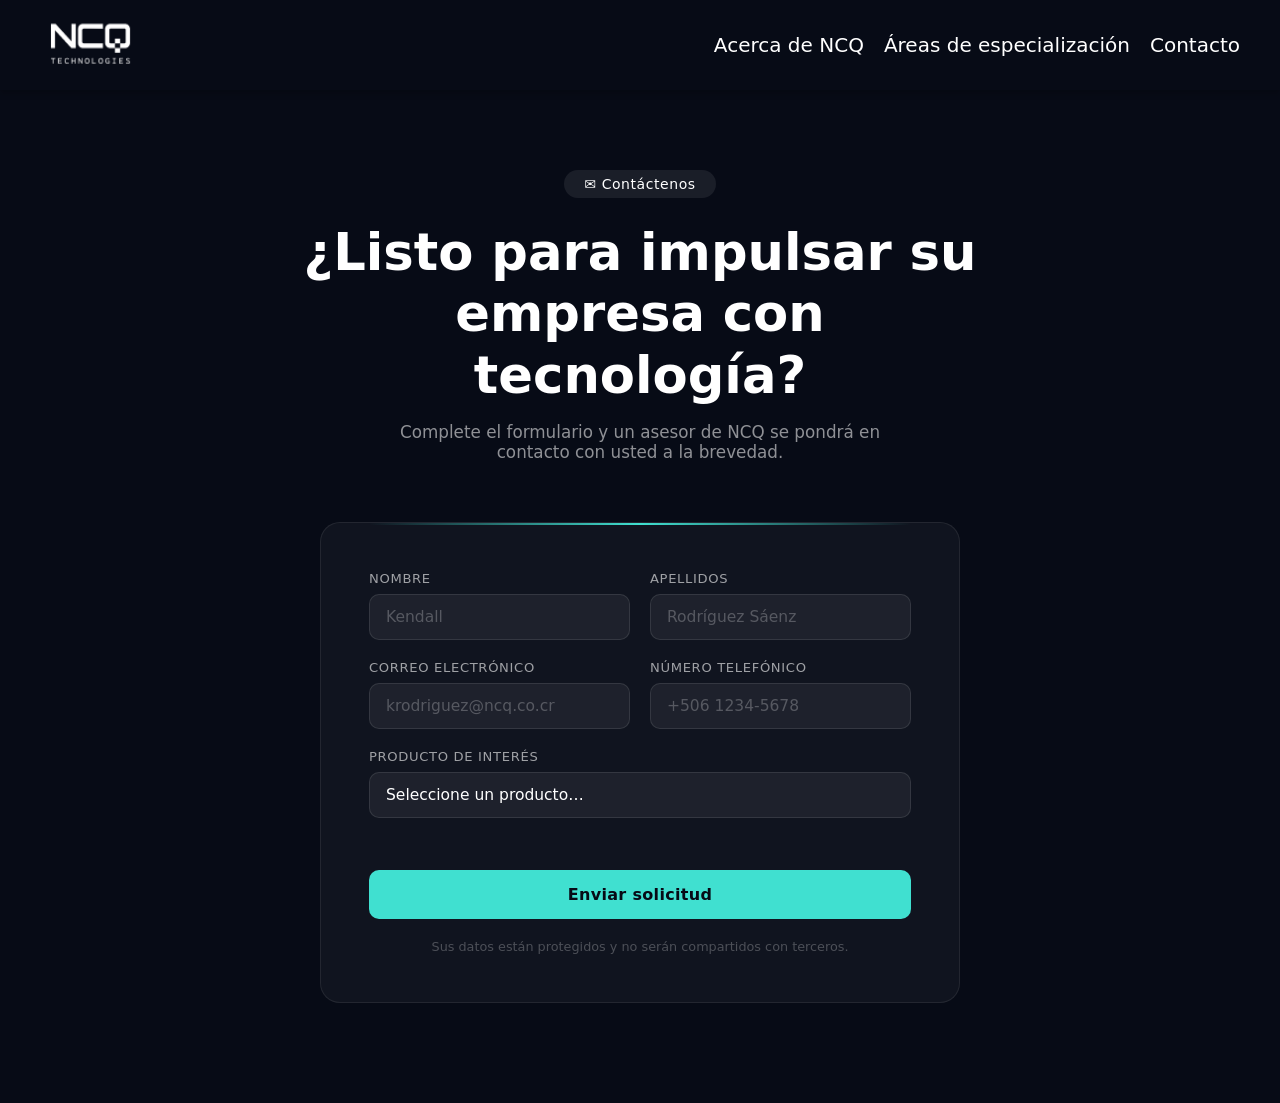
==== Contact/contact.html @ 8cf3fceb "feature: Se añade el form del contacto y se usa localstorage y sessionstorage" ====
<!DOCTYPE html>
<html lang="es">
<head>
    <meta charset="UTF-8">
    <meta name="viewport" content="width=device-width, initial-scale=1.0">
    <title>NCQ Technologies – Contacto</title>
    <link rel="stylesheet" href="contact.css">
    <link rel="shortcut icon" href="favicon.ico" type="image/x-icon">
</head>
<body>
    <header class="header">
        <div class="header-inner">
            <a href="../index.html">
                <img src="../imgs/logo.png" alt="logo">
            </a>
            <nav class="nav-bar">
                <ul>
                    <li><a href="../index.html#about-us">Acerca de NCQ</a></li>
                    <li><a href="../index.html#areas-expertise">Áreas de especialización</a></li>
                    <li><a href="contact.html">Contacto</a></li>
                </ul>
            </nav>
        </div>
    </header>

    <section class="contact-hero">
        <span class="pill">✉ Contáctenos</span>
        <h1>¿Listo para impulsar su empresa con tecnología?</h1>
        <p>Complete el formulario y un asesor de NCQ se pondrá en contacto con usted a la brevedad.</p>
    </section>

    <section class="contact-section">
        <div class="form-card">

            <div class="returning-banner" id="returningBanner">
                <svg width="18" height="18" fill="none" viewBox="0 0 24 24" stroke="currentColor" stroke-width="2">
                    <path stroke-linecap="round" stroke-linejoin="round" d="M5 13l4 4L19 7"/>
                </svg>
                <span id="returningMsg">¡Bienvenido de nuevo! Completamos algunos campos con su información anterior.</span>
            </div>

            <form id="contactForm" novalidate>

                <div class="form-row">
                    <div class="field">
                        <label for="nombre">Nombre</label>
                        <input type="text" id="nombre" name="nombre" placeholder="Kendall" autocomplete="given-name" required>
                    </div>
                    <div class="field">
                        <label for="apellidos">Apellidos</label>
                        <input type="text" id="apellidos" name="apellidos" placeholder="Rodríguez Sáenz" autocomplete="family-name" required>
                    </div>
                </div>

                <div class="form-row">
                    <div class="field">
                        <label for="correo">Correo electrónico</label>
                        <input type="email" id="correo" name="correo" placeholder="krodriguez@ncq.co.cr" autocomplete="email" required>
                    </div>
                    <div class="field">
                        <label for="telefono">Número telefónico</label>
                        <input type="tel" id="telefono" name="telefono" placeholder="+506 1234-5678" autocomplete="tel">
                    </div>
                </div>

                <div class="form-row full">
                    <div class="field">
                        <label for="producto">Producto de interés</label>
                        <select id="producto" name="producto" required>
                            <option value="" disabled selected>Seleccione un producto…</option>
                            <option value="qupos">QuPOS</option>
                            <option value="factun">Factun</option>
                            <option value="ubitec">Ubitec</option>
                        </select>
                    </div>
                </div>

                <button type="submit" class="btn-submit">Enviar solicitud</button>
            </form>

            <div class="success-msg" id="successMsg">
                <svg width="52" height="52" fill="none" viewBox="0 0 24 24" stroke="currentColor" stroke-width="1.5">
                    <circle cx="12" cy="12" r="10" stroke="turquoise"/>
                    <path stroke-linecap="round" stroke-linejoin="round" d="M8 12l3 3 5-5" stroke="turquoise"/>
                </svg>
                <h3>¡Solicitud enviada!</h3>
                <p id="successDetail">Gracias, nos comunicaremos con usted pronto.</p>
                <button class="btn-back" id="btnBack">Volver al formulario</button>
            </div>

            <p class="form-footer">Sus datos están protegidos y no serán compartidos con terceros.</p>
        </div>
    </section>
    <script src="contact.js"></script>
</body>
</html>
---- Contact/contact.css ----
* {
    margin: 0;
    padding: 0;
    box-sizing: border-box;
    color: #fff;
    font-family: 'Inter', system-ui, -apple-system, Segoe UI, Roboto, Arial, sans-serif;
}

html {
    scroll-behavior: smooth;
}

body {
    background-color: #070b16;
    min-height: 100vh;
}

.header {
    display: flex;
    flex-direction: row;
    box-shadow: 0px 4px 6px rgba(0,0,0,0.2);
    padding: 10px;
    width: 100%;
    background-color: #070b16;
    position: sticky;
    top: 0;
    z-index: 1000;
    max-height: 10vh;
}

.header-inner {
    max-width: 1200px;
    margin: 0 auto;
    width: 100%;
    display: flex;
    justify-content: space-between;
    align-items: center;
    padding-block: 10px;
}

.header img {
    width: 100px;
    height: 100px;
    border-radius: 50%;
    margin-right: 20px;
}

.nav-bar {
    display: flex;
    flex-direction: row;
    align-items: center;
}

.nav-bar ul {
    list-style: none;
    display: flex;
    gap: 20px;
}

.nav-bar ul li a {
    text-decoration: none;
    font-size: 20px;
    transition: color 0.2s;
}

.nav-bar ul li a:hover {
    color: turquoise;
}

.contact-hero {
    display: flex;
    flex-direction: column;
    align-items: center;
    justify-content: center;
    padding: 80px 20px 60px;
    text-align: center;
}

.contact-hero .pill {
    display: inline-flex;
    align-items: center;
    background: rgba(255,255,255,.08);
    border-radius: 50px;
    padding: 6px 20px;
    font-size: 14px;
    margin-bottom: 24px;
    letter-spacing: 0.04em;
}

.contact-hero h1 {
    font-size: clamp(2rem, 5vw, 3.2rem);
    font-weight: 700;
    max-width: 680px;
    line-height: 1.2;
    margin-bottom: 16px;
}

.contact-hero p {
    font-size: 1.05rem;
    color: rgba(255,255,255,0.55);
    max-width: 500px;
}

.contact-section {
    display: flex;
    justify-content: center;
    padding: 0 20px 100px;
}

.form-card {
    background: rgba(255,255,255,0.04);
    border: 1px solid rgba(255,255,255,0.08);
    border-radius: 20px;
    padding: 48px;
    width: 100%;
    max-width: 640px;
    position: relative;
}

.form-card::before {
    content: '';
    position: absolute;
    top: 0;
    left: 48px;
    right: 48px;
    height: 2px;
    background: linear-gradient(90deg, transparent, turquoise, transparent);
    border-radius: 2px;
}

.returning-banner {
    display: none;
    align-items: center;
    gap: 12px;
    background: rgba(64,224,208,0.1);
    border: 1px solid rgba(64,224,208,0.25);
    border-radius: 10px;
    padding: 12px 16px;
    margin-bottom: 28px;
    font-size: 0.9rem;
    color: turquoise;
}

.returning-banner.visible {
    display: flex;
}

.returning-banner svg {
    flex-shrink: 0;
}

.form-row {
    display: grid;
    grid-template-columns: 1fr 1fr;
    gap: 20px;
    margin-bottom: 20px;
}

.form-row.full {
    grid-template-columns: 1fr;
}

.field {
    display: flex;
    flex-direction: column;
    gap: 8px;
}

.field label {
    font-size: 0.82rem;
    font-weight: 500;
    color: rgba(255,255,255,0.6);
    letter-spacing: 0.05em;
    text-transform: uppercase;
}

.field input,
.field select {
    background: rgba(255,255,255,0.06);
    border: 1px solid rgba(255,255,255,0.1);
    border-radius: 10px;
    padding: 13px 16px;
    font-size: 0.97rem;
    color: #fff;
    outline: none;
    transition: border-color 0.2s, background 0.2s;
    appearance: none;
    -webkit-appearance: none;
}

.field input::placeholder {
    color: rgba(255,255,255,0.25);
}

.field input:focus,
.field select:focus {
    border-color: turquoise;
    background: rgba(64,224,208,0.06);
}

select{
    width: 100%;
}
select option {
    background: #0e1524;
    color: #fff;
}

.btn-submit {
    width: 100%;
    margin-top: 32px;
    padding: 15px;
    background: turquoise;
    color: #070b16;
    font-size: 1rem;
    font-weight: 700;
    border: none;
    border-radius: 10px;
    cursor: pointer;
    transition: opacity 0.2s, transform 0.15s;
    letter-spacing: 0.02em;
}

.btn-submit:hover {
    opacity: 0.88;
    transform: translateY(-1px);
}

.btn-submit:active {
    transform: translateY(0);
}

.success-msg {
    display: none;
    flex-direction: column;
    align-items: center;
    justify-content: center;
    text-align: center;
    padding: 40px 0;
    gap: 16px;
}

.success-msg.visible {
    display: flex;
}

.success-msg svg {
    color: turquoise;
}

.success-msg h3 {
    font-size: 1.4rem;
}

.success-msg p {
    color: rgba(255,255,255,0.5);
    font-size: 0.95rem;
}

.success-msg .btn-back {
    margin-top: 8px;
    padding: 10px 28px;
    border: 1px solid rgba(255,255,255,0.15);
    border-radius: 8px;
    background: transparent;
    cursor: pointer;
    font-size: 0.9rem;
    transition: border-color 0.2s;
}

.success-msg .btn-back:hover {
    border-color: turquoise;
    color: turquoise;
}

.form-footer {
    margin-top: 20px;
    text-align: center;
    font-size: 0.8rem;
    color: rgba(255,255,255,0.25);
}

@media (max-width: 600px) {
    .form-row {
        grid-template-columns: 1fr;
    }

    .form-card {
        padding: 32px 24px;
    }

    .contact-hero {
        padding: 60px 20px 40px;
    }
}
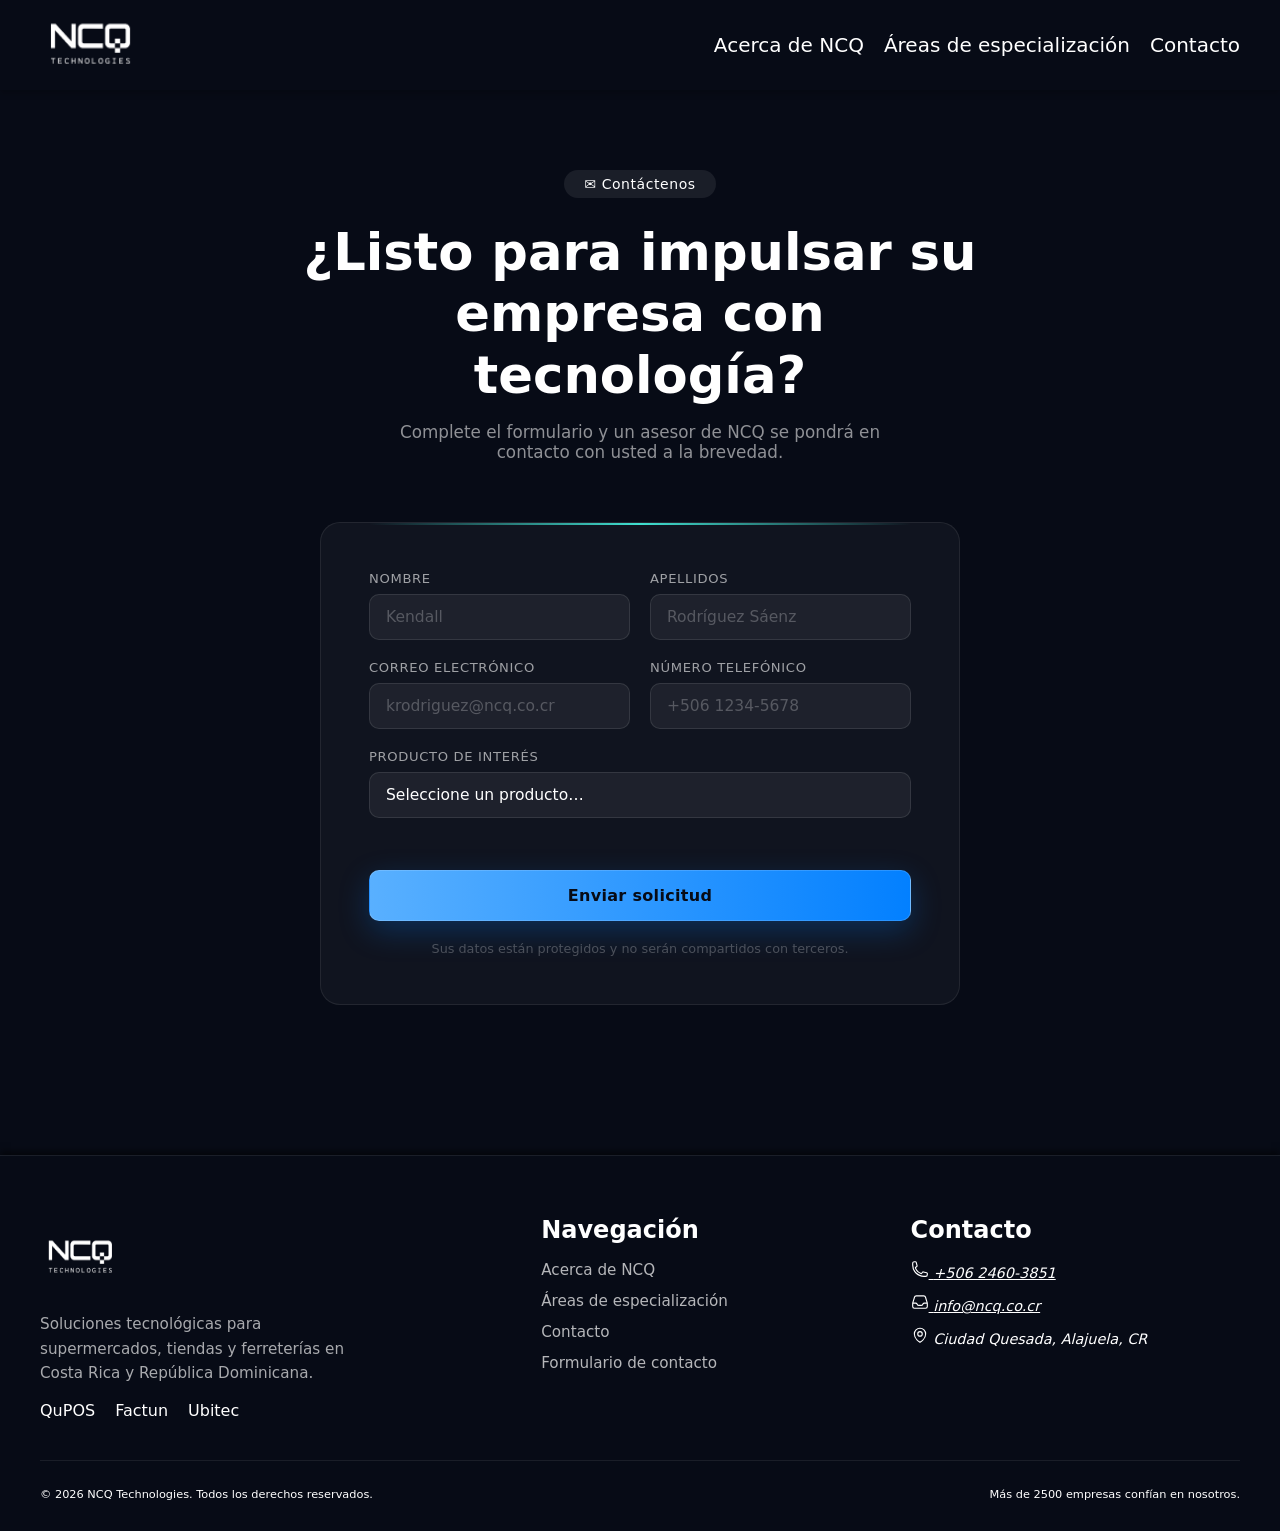
==== commit 07d69664: "feature: Se crea footer para el index y contact htmls, se deja pendiente revisar viewports y hacer m" ====
--- a/Contact/contact.html
+++ b/Contact/contact.html
@@ -91,6 +91,72 @@
             <p class="form-footer">Sus datos están protegidos y no serán compartidos con terceros.</p>
         </div>
     </section>
+    <footer class="footer">
+        <div class="footer-inner">
+            <div class="footer-top">
+                <section class="footer-brand" aria-label="NCQ Technologies">
+                    <a href="#" class="footer-logo">
+                        <img src="../imgs/logo.png" alt="NCQ Technologies">
+                    </a>
+                    <p class="footer-description">
+                        Soluciones tecnológicas para supermercados, tiendas y ferreterías en Costa Rica y República Dominicana.
+                    </p>
+                    <ul class="footer-products" aria-label="Productos principales">
+                        <li>QuPOS</li>
+                        <li>Factun</li>
+                        <li>Ubitec</li>
+                    </ul>
+                </section>
+                <nav class="footer-links" aria-label="Navegación del pie de página">
+                    <h2 class="footer-heading">Navegación</h2>
+                    <div class="line" aria-hidden="true"></div>
+                    <ul>
+                        <li><a href="../index.html#about-us">Acerca de NCQ</a></li>
+                        <li><a href="../index.html#areas-expertise">Áreas de especialización</a></li>
+                        <li><a href="../index.html#contact">Contacto</a></li>
+                        <li><a href="contact.html">Formulario de contacto</a></li>
+                    </ul>
+                </nav>
+                <section class="footer-contact" aria-labelledby="footer-contact-heading">
+                    <h2 id="footer-contact-heading" class="footer-heading">Contacto</h2>
+                    <div class="line" aria-hidden="true"></div>
+                    <address>
+                        <ul>
+                            <li>
+                                <a href="tel:+50624603851">
+                                    <svg xmlns="http://www.w3.org/2000/svg" fill="none" viewBox="0 0 24 24" stroke-width="1.5" stroke="currentColor" aria-hidden="true">
+                                        <path stroke-linecap="round" stroke-linejoin="round" d="M2.25 6.75c0 8.284 6.716 15 15 15h2.25a2.25 2.25 0 0 0 2.25-2.25v-1.372c0-.516-.351-.966-.852-1.091l-4.423-1.106c-.44-.11-.902.055-1.173.417l-.97 1.293c-.282.376-.769.542-1.21.38a12.035 12.035 0 0 1-7.143-7.143c-.162-.441.004-.928.38-1.21l1.293-.97c.363-.271.527-.734.417-1.173L6.963 3.102a1.125 1.125 0 0 0-1.091-.852H4.5A2.25 2.25 0 0 0 2.25 4.5v2.25Z" />
+                                    </svg>
+                                    <span>+506 2460-3851</span>
+                                </a>
+                            </li>
+                            <li>
+                                <a href="mailto:info@ncq.co.cr">
+                                    <svg xmlns="http://www.w3.org/2000/svg" fill="none" viewBox="0 0 24 24" stroke-width="1.5" stroke="currentColor" aria-hidden="true">
+                                        <path stroke-linecap="round" stroke-linejoin="round" d="M2.25 13.5h3.86a2.25 2.25 0 0 1 2.012 1.244l.256.512a2.25 2.25 0 0 0 2.013 1.244h3.218a2.25 2.25 0 0 0 2.013-1.244l.256-.512a2.25 2.25 0 0 1 2.013-1.244h3.859m-19.5.338V18a2.25 2.25 0 0 0 2.25 2.25h15A2.25 2.25 0 0 0 21.75 18v-4.162c0-.224-.034-.447-.1-.661L19.24 5.338a2.25 2.25 0 0 0-2.15-1.588H6.911a2.25 2.25 0 0 0-2.15 1.588L2.35 13.177a2.25 2.25 0 0 0-.1.661Z" />
+                                    </svg>
+                                    <span>info@ncq.co.cr</span>
+                                </a>
+                            </li>
+                            <li>
+                                <span class="footer-location">
+                                    <svg xmlns="http://www.w3.org/2000/svg" fill="none" viewBox="0 0 24 24" stroke-width="1.5" stroke="currentColor" aria-hidden="true">
+                                        <path stroke-linecap="round" stroke-linejoin="round" d="M15 10.5a3 3 0 1 1-6 0 3 3 0 0 1 6 0Z" />
+                                        <path stroke-linecap="round" stroke-linejoin="round" d="M19.5 10.5c0 7.142-7.5 11.25-7.5 11.25S4.5 17.642 4.5 10.5a7.5 7.5 0 1 1 15 0Z" />
+                                    </svg>
+                                    <span>Ciudad Quesada, Alajuela, CR</span>
+                                </span>
+                            </li>
+                        </ul>
+                    </address>
+                </section>
+            </div>
+            <div class="footer-bottom">
+                <p><small>&copy; 2026 NCQ Technologies. Todos los derechos reservados.</small></p>
+                <p class="footer-tagline"><small>Más de 2500 empresas confían en nosotros.</small></p>
+            </div>
+        </div>
+    </footer>
     <script src="contact.js"></script>
 </body>
 </html>
--- a/Contact/contact.css
+++ b/Contact/contact.css
@@ -210,11 +210,12 @@
     width: 100%;
     margin-top: 32px;
     padding: 15px;
-    background: turquoise;
+    background: linear-gradient(90deg,#59b0ff,#0380FF);
     color: #070b16;
     font-size: 1rem;
     font-weight: 700;
-    border: none;
+    border: 1px solid rgba(255,255,255,.14);
+    box-shadow: 0 10px 30px rgba(3,128,255,.25);
     border-radius: 10px;
     cursor: pointer;
     transition: opacity 0.2s, transform 0.15s;
@@ -280,6 +281,132 @@
     color: rgba(255,255,255,0.25);
 }
 
+footer {
+    background-color: #070b16;
+    border-top: 1px solid rgba(255, 255, 255, 0.08);
+    box-shadow: 0px -4px 6px rgba(0, 0, 0, 0.5);
+    padding: 60px 20px 30px;
+    margin-top: 50px;
+}
+
+.footer-inner {
+    max-width: 1200px;
+    margin: 0 auto;
+    width: 100%;
+}
+
+.footer-top {
+    display: grid;
+    grid-template-columns: 1.4fr 1fr 1fr;
+    gap: 40px;
+    padding-bottom: 40px;
+    border-bottom: 1px solid rgba(255, 255, 255, 0.08);
+}
+
+.footer-brand {
+    display: flex;
+    flex-direction: column;
+    gap: 16px;
+}
+
+.footer-logo img {
+    width: 80px;
+    height: 80px;
+    border-radius: 50%;
+    display: block;
+}
+
+.footer-description {
+    color: rgba(255, 255, 255, 0.65);
+    font-size: 0.95rem;
+    line-height: 1.6;
+    max-width: 320px;
+}
+
+.footer-products {
+    display: flex;
+    flex-wrap: wrap;
+    gap: 20px;
+}
+
+.footer-products li {
+    list-style: none;
+}
+
+.footer-products span {
+    background: rgba(255, 255, 255, 0.08);
+    border: 1px solid rgba(255, 255, 255, 0.08);
+    border-radius: 50px;
+    padding: 6px 14px;
+    font-size: 0.85rem;
+    color: rgba(255, 255, 255, 0.85);
+}
+
+.footer-links h4,
+.footer-contact h4 {
+    font-size: 1rem;
+    margin-bottom: 4px;
+    color: #fff;
+}
+
+.footer-links .line,
+.footer-contact .line {
+    margin: 10px 0 16px 0;
+}
+
+.footer-links ul,
+.footer-contact ul {
+    list-style: none;
+    display: flex;
+    flex-direction: column;
+    gap: 12px;
+}
+
+.footer-links ul li a {
+    text-decoration: none;
+    color: rgba(255, 255, 255, 0.7);
+    font-size: 0.95rem;
+    transition: color 0.2s;
+}
+
+.footer-links ul li a:hover {
+    color: turquoise;
+}
+
+.footer-contact ul li {
+    display: flex;
+    align-items: center;
+    gap: 10px;
+    color: rgba(255, 255, 255, 0.7);
+    font-size: 0.9rem;
+}
+
+.footer-contact ul li svg {
+    flex-shrink: 0;
+    width: 18px;
+    height: 18px;
+    color: turquoise;
+}
+
+.footer-bottom {
+    display: flex;
+    justify-content: space-between;
+    align-items: center;
+    flex-wrap: wrap;
+    gap: 12px;
+    padding-top: 24px;
+}
+
+.footer-bottom p {
+    color: rgba(255, 255, 255, 0.4);
+    font-size: 0.85rem;
+    margin: 0;
+}
+
+.footer-tagline {
+    color: rgba(255, 255, 255, 0.35);
+}
+
 @media (max-width: 600px) {
     .form-row {
         grid-template-columns: 1fr;
@@ -292,4 +419,14 @@
     .contact-hero {
         padding: 60px 20px 40px;
     }
-}
+
+    .footer-inner {
+        max-width: 1200px;
+    }
+}
+
+@media (min-width: 2560px) {
+    .footer-inner {
+        max-width: 1800px;
+    }
+}
